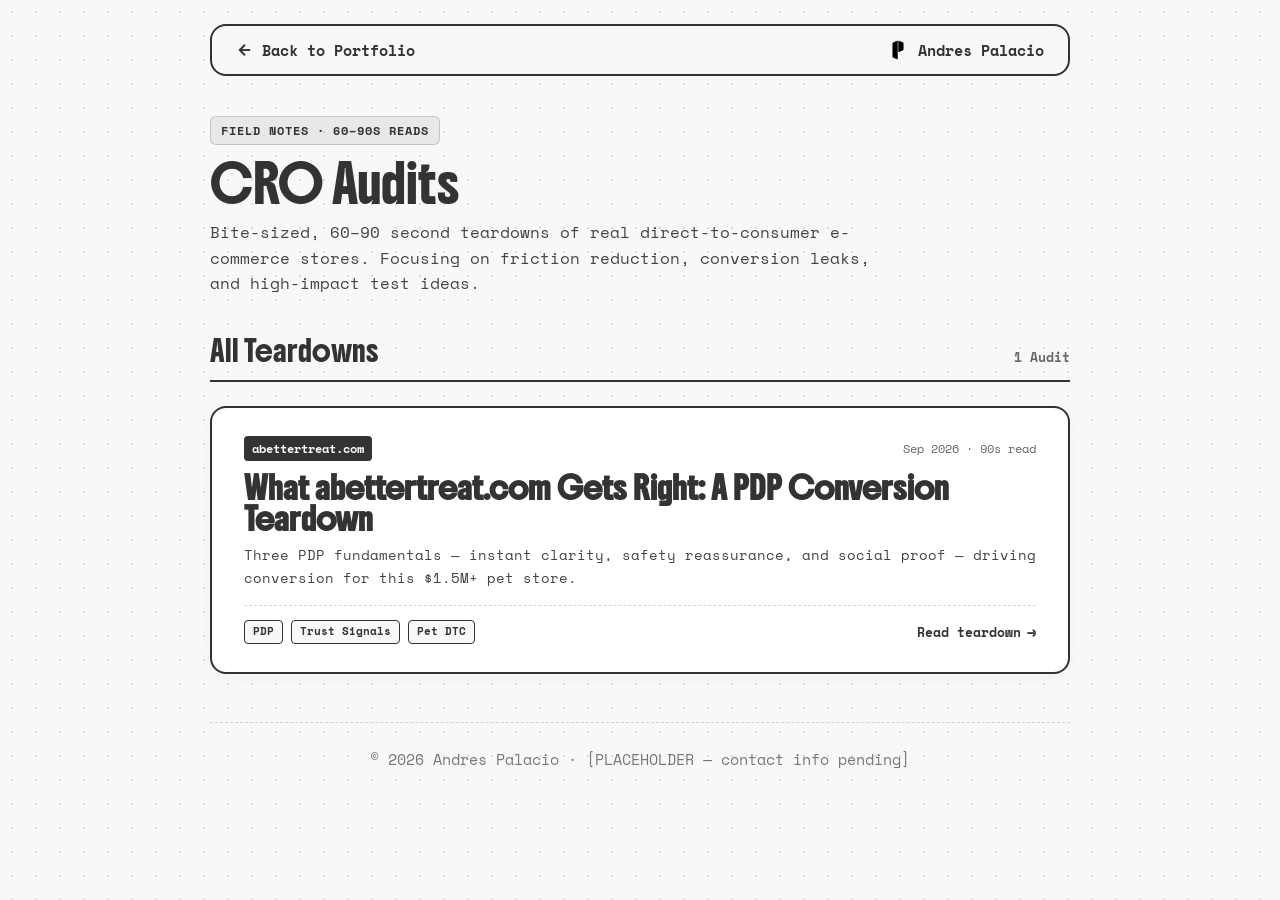
==== cro-audits/index.html @ a5592685 "addfeat:  creating new cro audits section" ====
<!DOCTYPE html>
<html lang="en">
<head>
    <meta charset="UTF-8">
    <meta name="viewport" content="width=device-width, initial-scale=1.0">
    <title>CRO Audits & Teardowns | Andres Palacio</title>
    <link rel="icon" type="image/svg+xml" href="../assets/index/img-logo.svg">

    <!-- Fonts -->
    <link rel="preconnect" href="https://fonts.googleapis.com">
    <link rel="preconnect" href="https://fonts.gstatic.com" crossorigin>
    <link href="https://fonts.googleapis.com/css2?family=Boldonse:wght@400;700&family=Space+Mono:ital,wght@0,400;0,700;1,400;1,700&display=swap" rel="stylesheet">

    <!-- Styles -->
    <link rel="stylesheet" href="../css/cro-audits.css">
</head>
<body>

    <div class="cro-container">
        <!-- TOP NAV -->
        <header class="cro-navbar">
            <a href="../index.html" class="cro-nav-link">
                <svg width="18" height="18" viewBox="0 0 24 24" fill="none" stroke="currentColor" stroke-width="2.5">
                    <line x1="19" y1="12" x2="5" y2="12"></line>
                    <polyline points="12 19 5 12 12 5"></polyline>
                </svg>
                <span>Back to Portfolio</span>
            </a>
            <div class="cro-nav-brand">
                <img src="../assets/index/img-logo.svg" alt="logo">
                <span>Andres Palacio</span>
            </div>
        </header>

        <!-- HERO SECTION -->
        <section class="cro-hero">
            <span class="cro-eyebrow">FIELD NOTES · 60–90s READS</span>
            <h1 class="brand-font">CRO Audits</h1>
            <p class="cro-hero-desc">
                Bite-sized, 60–90 second teardowns of real direct-to-consumer e-commerce stores.
                Focusing on friction reduction, conversion leaks, and high-impact test ideas.
            </p>
        </section>

        <!-- AUDIT LIST -->
        <main class="cro-list-section">
            <div class="cro-list-header">
                <h2 class="cro-list-title">All Teardowns</h2>
                <span class="cro-count">1 Audit</span>
            </div>

            <div class="cro-cards-stack">
                <!-- AUDIT 1: ABETTERTREAT.COM -->
                <a href="./abettertreat.html" class="audit-card-link">
                    <article class="audit-card">
                        <div class="audit-card-meta">
                            <span class="audit-store-tag">abettertreat.com</span>
                            <span class="audit-date">Sep 2026 · 90s read</span>
                        </div>
                        <h3 class="audit-card-title">What abettertreat.com Gets Right: A PDP Conversion Teardown</h3>
                        <p class="audit-card-finding">
                            Three PDP fundamentals — instant clarity, safety reassurance, and social proof — driving conversion for this $1.5M+ pet store.
                        </p>
                        <div class="audit-card-footer">
                            <div class="audit-tags">
                                <span class="tag">PDP</span>
                                <span class="tag">Trust Signals</span>
                                <span class="tag">Pet DTC</span>
                            </div>
                            <span class="audit-read-action">Read teardown <span class="arrow">→</span></span>
                        </div>
                    </article>
                </a>
            </div>
        </main>

        <!-- FOOTER -->
        <footer class="cro-footer">
            <p>© 2026 Andres Palacio · [PLACEHOLDER — contact info pending]</p>
        </footer>
    </div>

</body>
</html>
---- css/cro-audits.css ----
/* ==========================================================================
   CRO AUDITS STYLESHEET
   Reuses visual tokens from style.css (colors, fonts, dot grid, borders)
   Uses 100% native vertical scroll — no GSAP, no ScrollTrigger.
   ========================================================================== */

:root {
    --bg-color: #f8f8f8;
    --text-color: #333333;
    --font-color: var(--text-color);
    --white: #ffffff;
    --card-border: 2px solid var(--text-color);
    --card-border-subtle: 1.5px solid rgba(51, 51, 51, 0.18);

    /* Dot Grid Background Tokens from style.css / index.css */
    --dot-color: rgba(51, 51, 51, 0.15);
    --dot-size: 1.5px;
    --dot-spacing: 24px;
}

* {
    box-sizing: border-box;
    margin: 0;
    padding: 0;
}

body, html {
    background-color: var(--bg-color);
    color: var(--text-color);
    font-family: 'Space Mono', monospace;
    line-height: 1.6;
    overflow-x: hidden;
}

body {
    background-image: radial-gradient(var(--dot-color) var(--dot-size), transparent var(--dot-size));
    background-size: var(--dot-spacing) var(--dot-spacing);
    min-height: 100vh;
}

a {
    color: inherit;
    text-decoration: none;
}

img {
    max-width: 100%;
    display: block;
}

/* ==========================================================================
   TYPOGRAPHY
   ========================================================================== */
.brand-font {
    font-family: 'Boldonse', system-ui, sans-serif;
    font-weight: 400;
}

h1.brand-font {
    font-size: 28px;
    line-height: 1.3;
    margin-bottom: 12px;
}

h2 {
    font-family: 'Boldonse', system-ui, sans-serif;
    font-size: 20px;
    font-weight: 400;
    line-height: 1.4;
}

h3 {
    font-family: 'Space Mono', monospace;
    font-weight: 700;
    font-size: 18px;
    line-height: 1.4;
}

h4 {
    font-family: 'Space Mono', monospace;
    font-weight: 700;
    font-size: 15px;
}

p, li, span {
    font-size: 15px;
}

/* ==========================================================================
   LAYOUT CONTAINER
   ========================================================================== */
.cro-container {
    width: 90%;
    max-width: 860px;
    margin: 0 auto;
    padding: 24px 0 64px 0;
}

/* ==========================================================================
   NAVBAR
   ========================================================================== */
.cro-navbar {
    display: flex;
    justify-content: space-between;
    align-items: center;
    border: 2px solid var(--text-color);
    border-radius: 16px;
    padding: 12px 24px;
    margin-bottom: 40px;
    background-color: var(--bg-color);
}

.cro-nav-link {
    display: flex;
    align-items: center;
    gap: 8px;
    font-size: 14px;
    font-weight: 700;
    transition: opacity 0.2s ease;
}

.cro-nav-link:hover {
    opacity: 0.7;
}

.cro-nav-brand {
    display: flex;
    align-items: center;
    gap: 10px;
    font-size: 14px;
    font-weight: 700;
}

.cro-nav-brand img {
    width: 20px;
    height: 20px;
}

/* ==========================================================================
   HERO / HEADER (HUB & DETAIL)
   ========================================================================== */
.cro-hero {
    margin-bottom: 40px;
}

.cro-eyebrow {
    display: inline-block;
    font-size: 12px;
    font-weight: 700;
    letter-spacing: 1px;
    text-transform: uppercase;
    background-color: rgba(51, 51, 51, 0.08);
    border: 1px solid rgba(51, 51, 51, 0.2);
    border-radius: 6px;
    padding: 4px 10px;
    margin-bottom: 16px;
}

.cro-hero-desc {
    font-size: 16px;
    color: #444444;
    max-width: 680px;
    line-height: 1.6;
}

/* ==========================================================================
   HUB: AUDIT LIST & CARDS
   ========================================================================== */
.cro-list-header {
    display: flex;
    justify-content: space-between;
    align-items: baseline;
    border-bottom: 2px solid var(--text-color);
    padding-bottom: 12px;
    margin-bottom: 24px;
}

.cro-list-title {
    font-size: 20px;
}

.cro-count {
    font-size: 13px;
    font-weight: 700;
    color: #666666;
}

.cro-cards-stack {
    display: flex;
    flex-direction: column;
    gap: 20px;
}

.audit-card-link {
    display: block;
}

.audit-card {
    background: var(--white);
    border: 2px solid var(--text-color);
    border-radius: 16px;
    padding: 24px;
    box-shadow: 0 4px 15px rgba(0, 0, 0, 0.03);
    transition: transform 0.2s ease, box-shadow 0.2s ease;
}

.audit-card-link:hover .audit-card {
    transform: translateY(-2px);
    box-shadow: 0 8px 24px rgba(0, 0, 0, 0.08);
}

.audit-card-meta {
    display: flex;
    justify-content: space-between;
    align-items: center;
    flex-wrap: wrap;
    gap: 8px;
    margin-bottom: 12px;
}

.audit-store-tag {
    font-size: 12px;
    font-weight: 700;
    background: var(--text-color);
    color: var(--bg-color);
    padding: 3px 8px;
    border-radius: 4px;
}

.audit-date {
    font-size: 12px;
    color: #666666;
}

.audit-card-title {
    font-family: 'Boldonse', system-ui, sans-serif;
    font-size: 20px;
    line-height: 1.4;
    margin-bottom: 10px;
}

.audit-card-finding {
    font-size: 14px;
    color: #444444;
    line-height: 1.6;
    margin-bottom: 16px;
}

.audit-card-footer {
    display: flex;
    justify-content: space-between;
    align-items: center;
    flex-wrap: wrap;
    gap: 12px;
    border-top: 1px dashed rgba(51, 51, 51, 0.2);
    padding-top: 14px;
}

.audit-tags {
    display: flex;
    gap: 8px;
    flex-wrap: wrap;
}

.tag {
    font-size: 11px;
    font-weight: 700;
    border: 1px solid var(--text-color);
    border-radius: 4px;
    padding: 2px 8px;
    background-color: var(--bg-color);
}

.audit-read-action {
    font-size: 13px;
    font-weight: 700;
    display: flex;
    align-items: center;
    gap: 6px;
}

.audit-read-action .arrow {
    transition: transform 0.2s ease;
}

.audit-card-link:hover .audit-read-action .arrow {
    transform: translateX(4px);
}

/* ==========================================================================
   INDIVIDUAL AUDIT ARTICLE STYLING
   ========================================================================== */
.audit-article {
    display: flex;
    flex-direction: column;
    gap: 28px;
}

.audit-article-header {
    border-bottom: 2px solid var(--text-color);
    padding-bottom: 20px;
}

.audit-article-header h1 {
    font-size: 28px;
    line-height: 1.3;
    margin-top: 12px;
    margin-bottom: 12px;
}

/* Meta Bar */
.audit-meta-bar {
    display: flex;
    align-items: center;
    flex-wrap: wrap;
    gap: 12px;
    font-size: 13px;
    color: #555555;
}

.audit-meta-bar .store-badge {
    font-weight: 700;
    color: var(--text-color);
    background: rgba(51, 51, 51, 0.08);
    border: 1px solid rgba(51, 51, 51, 0.2);
    border-radius: 4px;
    padding: 2px 8px;
}

/* Context Callout Box */
.audit-context-card {
    background: var(--white);
    border: 2px solid var(--text-color);
    border-radius: 12px;
    padding: 20px 24px;
    box-shadow: 0 4px 15px rgba(0, 0, 0, 0.03);
}

.audit-context-title {
    font-size: 12px;
    letter-spacing: 1px;
    text-transform: uppercase;
    font-weight: 700;
    color: #666666;
    margin-bottom: 12px;
}

.audit-context-grid {
    display: flex;
    flex-direction: column;
    gap: 10px;
}

.context-row {
    display: flex;
    flex-direction: column;
    gap: 2px;
    font-size: 14px;
}

.context-label {
    font-weight: 700;
    font-size: 12px;
    color: #666666;
    text-transform: uppercase;
    letter-spacing: 0.5px;
}

.context-value {
    color: var(--text-color);
}

.context-highlight {
    font-weight: 700;
    color: #111111;
}

/* Framing Formula Card */
.audit-framing-card {
    background: var(--text-color);
    color: var(--bg-color);
    border-radius: 12px;
    padding: 16px 20px;
    display: flex;
    align-items: center;
    justify-content: center;
    text-align: center;
    font-weight: 700;
    font-size: 14px;
    letter-spacing: 0.5px;
}

/* Finding Blocks */
.finding-block {
    background: var(--white);
    border: 2px solid var(--text-color);
    border-radius: 14px;
    padding: 24px;
    box-shadow: 0 4px 15px rgba(0, 0, 0, 0.03);
}

.finding-pill {
    display: inline-block;
    font-size: 11px;
    font-weight: 700;
    letter-spacing: 1px;
    text-transform: uppercase;
    background: rgba(51, 51, 51, 0.08);
    border: 1px solid rgba(51, 51, 51, 0.2);
    border-radius: 4px;
    padding: 3px 8px;
    margin-bottom: 10px;
}

.finding-title {
    font-family: 'Boldonse', system-ui, sans-serif;
    font-size: 19px;
    line-height: 1.4;
    margin-bottom: 12px;
}

.finding-body {
    font-size: 15px;
    line-height: 1.6;
    margin-bottom: 16px;
    color: #333333;
}

/* Why It Matters Callout */
.why-matters-box {
    background: rgba(51, 51, 51, 0.04);
    border-left: 3px solid var(--text-color);
    padding: 12px 16px;
    border-radius: 0 8px 8px 0;
    font-size: 14px;
    line-height: 1.6;
}

.why-matters-label {
    font-weight: 700;
    display: inline;
    margin-right: 4px;
}

/* Gaps Callout */
.gaps-box {
    margin-top: 14px;
    background: #fff8eb;
    border: 1px solid #d4a359;
    border-radius: 8px;
    padding: 12px 16px;
    font-size: 14px;
    line-height: 1.5;
    color: #614000;
}

.gaps-label {
    font-weight: 700;
    display: inline;
    margin-right: 4px;
}

/* Takeaway Section */
.takeaway-card {
    background: var(--white);
    border: 2px solid var(--text-color);
    border-radius: 14px;
    padding: 24px;
    box-shadow: 0 4px 15px rgba(0, 0, 0, 0.03);
    text-align: left;
}

.takeaway-pill {
    display: inline-block;
    font-size: 11px;
    font-weight: 700;
    letter-spacing: 1px;
    text-transform: uppercase;
    background: var(--text-color);
    color: var(--bg-color);
    border-radius: 4px;
    padding: 3px 8px;
    margin-bottom: 12px;
}

.takeaway-title {
    font-family: 'Boldonse', system-ui, sans-serif;
    font-size: 20px;
    margin-bottom: 12px;
}

.takeaway-text {
    font-size: 15px;
    line-height: 1.6;
    color: #333333;
}

/* Back Link & Navigation */
.audit-bottom-nav {
    display: flex;
    justify-content: space-between;
    align-items: center;
    flex-wrap: wrap;
    gap: 16px;
    border-top: 2px solid var(--text-color);
    padding-top: 24px;
    margin-top: 12px;
}

.audit-nav-btn {
    display: inline-flex;
    align-items: center;
    gap: 8px;
    font-size: 14px;
    font-weight: 700;
    border: 2px solid var(--text-color);
    border-radius: 8px;
    padding: 10px 16px;
    background: var(--white);
    transition: background 0.2s ease, transform 0.2s ease;
}

.audit-nav-btn:hover {
    background: #eaeaea;
    transform: translateY(-1px);
}

/* Footer */
.cro-footer {
    text-align: center;
    margin-top: 48px;
    padding-top: 24px;
    border-top: 1px dashed rgba(51, 51, 51, 0.2);
    font-size: 12px;
    color: #777777;
}

/* ==========================================================================
   RESPONSIVE BREAKPOINTS
   ========================================================================== */
@media (min-width: 768px) {
    h1.brand-font { font-size: 36px; }
    .audit-article-header h1 { font-size: 34px; }
    .audit-card { padding: 28px 32px; }
    .audit-card-title { font-size: 22px; }
    .finding-block { padding: 28px 32px; }
    .takeaway-card { padding: 28px 32px; }
    .context-row { flex-direction: row; gap: 8px; }
    .context-label { min-width: 170px; }
}

@media (max-width: 480px) {
    .cro-navbar { padding: 10px 16px; }
    .cro-nav-brand span { display: none; }
    .audit-card { padding: 18px 16px; }
    .audit-card-footer { flex-direction: column; align-items: flex-start; }
    .audit-framing-card { font-size: 13px; }
}
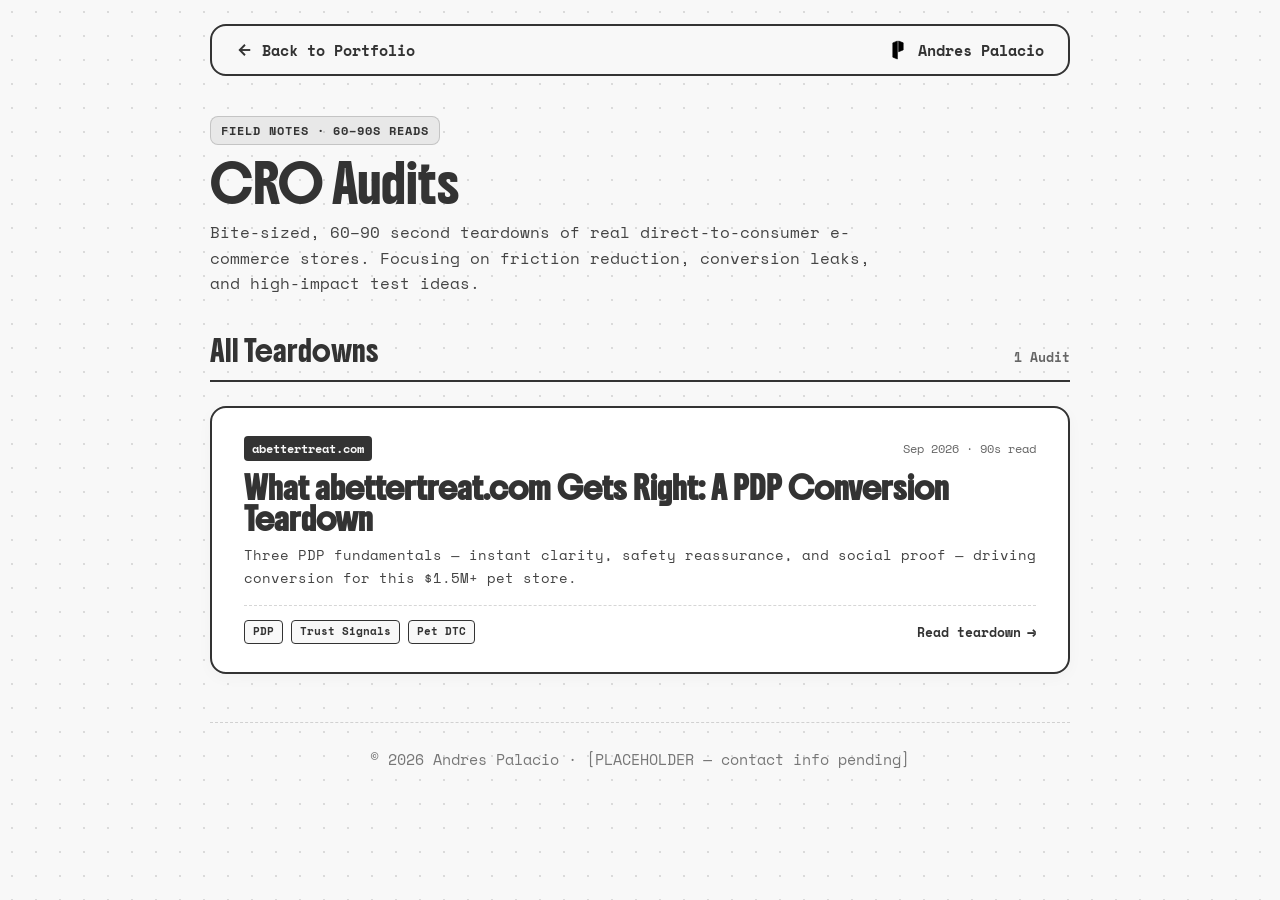
==== commit 5ab5c3fc: "feat adding blog with CRO audits and delete the extention" ====
--- a/cro-audits/index.html
+++ b/cro-audits/index.html
@@ -19,7 +19,7 @@
     <div class="cro-container">
         <!-- TOP NAV -->
         <header class="cro-navbar">
-            <a href="../index.html" class="cro-nav-link">
+            <a href="../" class="cro-nav-link">
                 <svg width="18" height="18" viewBox="0 0 24 24" fill="none" stroke="currentColor" stroke-width="2.5">
                     <line x1="19" y1="12" x2="5" y2="12"></line>
                     <polyline points="12 19 5 12 12 5"></polyline>
@@ -51,7 +51,7 @@
 
             <div class="cro-cards-stack">
                 <!-- AUDIT 1: ABETTERTREAT.COM -->
-                <a href="./abettertreat.html" class="audit-card-link">
+                <a href="./abettertreat" class="audit-card-link">
                     <article class="audit-card">
                         <div class="audit-card-meta">
                             <span class="audit-store-tag">abettertreat.com</span>
--- a/css/cro-audits.css
+++ b/css/cro-audits.css
@@ -1,22 +1,10 @@
+@import "./tokens.css";
+
 /* ==========================================================================
    CRO AUDITS STYLESHEET
    Reuses visual tokens from style.css (colors, fonts, dot grid, borders)
    Uses 100% native vertical scroll — no GSAP, no ScrollTrigger.
    ========================================================================== */
-
-:root {
-    --bg-color: #f8f8f8;
-    --text-color: #333333;
-    --font-color: var(--text-color);
-    --white: #ffffff;
-    --card-border: 2px solid var(--text-color);
-    --card-border-subtle: 1.5px solid rgba(51, 51, 51, 0.18);
-
-    /* Dot Grid Background Tokens from style.css / index.css */
-    --dot-color: rgba(51, 51, 51, 0.15);
-    --dot-size: 1.5px;
-    --dot-spacing: 24px;
-}
 
 * {
     box-sizing: border-box;
@@ -103,7 +91,7 @@
     display: flex;
     justify-content: space-between;
     align-items: center;
-    border: 2px solid var(--text-color);
+    border: var(--card-border);
     border-radius: 16px;
     padding: 12px 24px;
     margin-bottom: 40px;
@@ -151,7 +139,7 @@
     text-transform: uppercase;
     background-color: rgba(51, 51, 51, 0.08);
     border: 1px solid rgba(51, 51, 51, 0.2);
-    border-radius: 6px;
+    border-radius: var(--radius-sm);
     padding: 4px 10px;
     margin-bottom: 16px;
 }
@@ -197,7 +185,7 @@
 
 .audit-card {
     background: var(--white);
-    border: 2px solid var(--text-color);
+    border: var(--card-border);
     border-radius: 16px;
     padding: 24px;
     box-shadow: 0 4px 15px rgba(0, 0, 0, 0.03);
@@ -330,7 +318,7 @@
 /* Context Callout Box */
 .audit-context-card {
     background: var(--white);
-    border: 2px solid var(--text-color);
+    border: var(--card-border);
     border-radius: 12px;
     padding: 20px 24px;
     box-shadow: 0 4px 15px rgba(0, 0, 0, 0.03);
@@ -393,8 +381,8 @@
 /* Finding Blocks */
 .finding-block {
     background: var(--white);
-    border: 2px solid var(--text-color);
-    border-radius: 14px;
+    border: var(--card-border);
+    border-radius: var(--radius-md);
     padding: 24px;
     box-shadow: 0 4px 15px rgba(0, 0, 0, 0.03);
 }
@@ -419,15 +407,42 @@
     margin-bottom: 12px;
 }
 
+.finding-layout {
+    display: flex;
+    flex-direction: column;
+}
+
+.finding-content {
+    display: contents;
+}
+
 .finding-body {
+    order: 1;
     font-size: 15px;
     line-height: 1.6;
     margin-bottom: 16px;
     color: #333333;
 }
 
+/* Finding Block Screenshots (Static, vertical scroll only) */
+.finding-figure {
+    order: 2;
+    margin: 20px 0;
+    display: flex;
+    justify-content: center;
+}
+
+.finding-img {
+    width: 100%;
+    max-width: 360px;
+    height: auto;
+    display: block;
+    border-radius: var(--radius-md);
+}
+
 /* Why It Matters Callout */
 .why-matters-box {
+    order: 3;
     background: rgba(51, 51, 51, 0.04);
     border-left: 3px solid var(--text-color);
     padding: 12px 16px;
@@ -444,6 +459,7 @@
 
 /* Gaps Callout */
 .gaps-box {
+    order: 4;
     margin-top: 14px;
     background: #fff8eb;
     border: 1px solid #d4a359;
@@ -463,8 +479,8 @@
 /* Takeaway Section */
 .takeaway-card {
     background: var(--white);
-    border: 2px solid var(--text-color);
-    border-radius: 14px;
+    border: var(--card-border);
+    border-radius: var(--radius-md);
     padding: 24px;
     box-shadow: 0 4px 15px rgba(0, 0, 0, 0.03);
     text-align: left;
@@ -547,6 +563,40 @@
     .takeaway-card { padding: 28px 32px; }
     .context-row { flex-direction: row; gap: 8px; }
     .context-label { min-width: 170px; }
+    .finding-layout {
+        display: flex;
+        flex-direction: row;
+        gap: 28px;
+        align-items: flex-start;
+        margin-bottom: 0;
+    }
+    .finding-figure {
+        order: initial;
+        flex: 0 0 172px;
+        max-width: 172px;
+        margin: 0;
+    }
+    .finding-img {
+        max-width: 172px;
+    }
+    .finding-content {
+        display: flex;
+        flex-direction: column;
+        gap: 14px;
+        flex: 1;
+        order: initial;
+    }
+    .finding-body {
+        order: initial;
+        margin-bottom: 0;
+    }
+    .why-matters-box {
+        order: initial;
+    }
+    .gaps-box {
+        order: initial;
+        margin-top: 0;
+    }
 }
 
 @media (max-width: 480px) {
@@ -555,4 +605,5 @@
     .audit-card { padding: 18px 16px; }
     .audit-card-footer { flex-direction: column; align-items: flex-start; }
     .audit-framing-card { font-size: 13px; }
-}
+    .finding-img { max-width: 100%; }
+}
